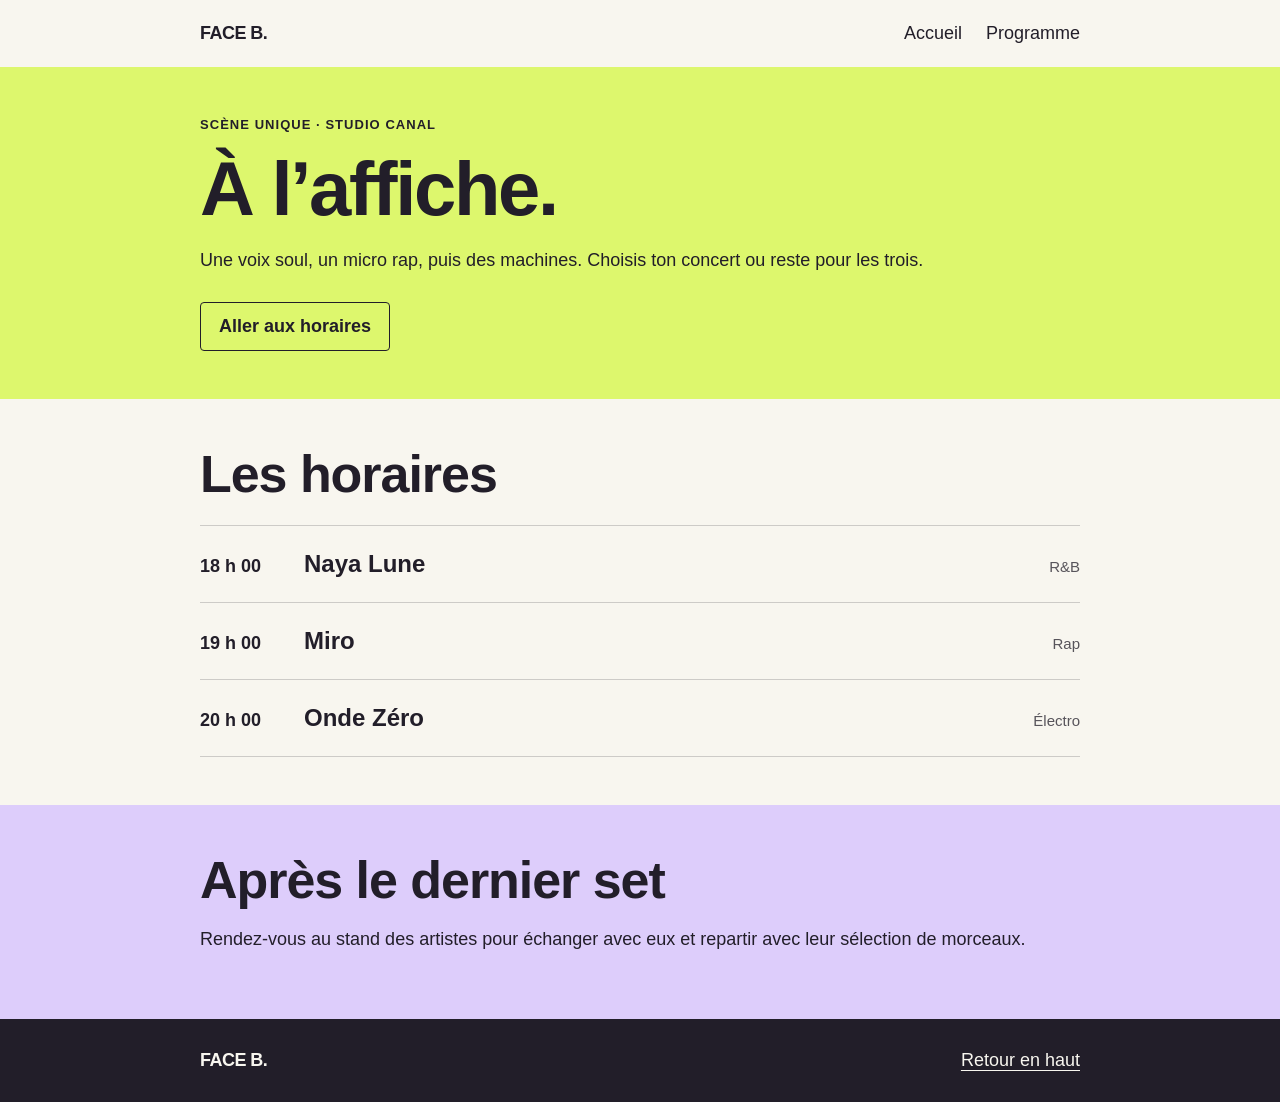
==== programme.html @ b5422a1d "version v20  version" ====
<!doctype html>
<html lang="fr">
<head>
  <meta charset="utf-8">
  <meta name="viewport" content="width=device-width, initial-scale=1">
  <title>Programme | Face B</title>
  <link rel="stylesheet" href="style.css">
</head>
<body>

  <header id="haut">
    <div class="conteneur">
      <p class="marque">FACE B.</p>
      <nav>
        <a href="index.html">Accueil</a>
        <a href="programme.html">Programme</a>
      </nav>
    </div>
  </header>

  <main>
    <section class="citron">
      <div class="conteneur">
        <p class="repere">SCÈNE UNIQUE · STUDIO CANAL</p>
        <h1>À l’affiche.</h1>
        <p>Une voix soul, un micro rap, puis des machines. Choisis ton concert ou reste pour les trois.</p>
        <div class="actions">
          <a href="#horaires" class="principal">Aller aux horaires</a>
        </div>
      </div>
    </section>

    <section id="horaires">
      <div class="conteneur">
        <h2>Les horaires</h2>
        <p class="concert">
          <strong>18 h 00</strong> <span>Naya Lune</span> <small>R&amp;B</small>
        </p>
        <p class="concert">
          <strong>19 h 00</strong> <span>Miro</span> <small>Rap</small>
        </p>
        <p class="concert">
          <strong>20 h 00</strong> <span>Onde Zéro</span> <small>Électro</small>
        </p>
      </div>
    </section>

    <section class="lilas">
      <div class="conteneur">
        <h2>Après le dernier set</h2>
        <p>Rendez-vous au stand des artistes pour échanger avec eux et repartir avec leur sélection de morceaux.</p>
      </div>
    </section>
  </main>

  <footer>
    <div class="conteneur">
      <p class="marque">FACE B.</p>
      <a href="#haut">Retour en haut</a>
    </div>
  </footer>

</body>
</html>
---- style.css ----
@font-face {
  font-family: Inter;
  src: url("assets/inter.woff2") format("woff2");
  font-weight: 100 900;
}

* {
  box-sizing: border-box;
}

html {
  scroll-behavior: smooth;
}

body {
  margin: 0;
  background-color: #f8f6ef;
  color: #221e29;
  font-family: Inter, Arial, sans-serif;
  font-size: 18px;
  line-height: 1.5;
}

.conteneur {
  width: 90%;
  max-width: 880px;
  margin: 0 auto;
}

header {
  padding: 20px 0;
}

header .conteneur,
footer .conteneur {
  display: flex;
  justify-content: space-between;
  align-items: center;
}

.marque {
  margin: 0;
  font-weight: 900;
  letter-spacing: -0.03em;
}

nav {
  display: flex;
  gap: 24px;
}

nav a,
footer a {
  color: inherit;
  text-underline-offset: 4px;
}

nav a {
  text-decoration: none;
}

nav a:hover {
  text-decoration: underline;
}

footer {
  padding: 28px 0;
}

section {
  padding: 48px 0;
}

h1, h2, h3 {
  margin-top: 0;
}

h1 {
  font-size: 76px;
  font-weight: 800;
  line-height: 1;
  letter-spacing: -0.03em;
  margin-bottom: 20px;
}

h2 {
  font-size: 52px;
  font-weight: 800;
  line-height: 1.05;
  letter-spacing: -0.02em;
  margin-bottom: 16px;
}

h3 {
  font-size: 22px;
  font-weight: 700;
  margin-bottom: 8px;
}

.hero,
footer {
  background-color: #221e29;
  color: #f8f6ef;
}

.citron {
  background-color: #ddf76d;
}

.lilas {
  background-color: #ddcdfb;
}

.hero .conteneur {
  display: flex;
  align-items: center;
  justify-content: space-between;
  gap: 32px;
}

.hero img {
  width: 45%;
  max-width: 380px;
  height: auto;
  display: block;
}

.repere {
  font-size: 13px;
  font-weight: 700;
  letter-spacing: 0.08em;
  text-transform: uppercase;
  margin-top: 0;
  margin-bottom: 16px;
}

.actions {
  display: flex;
  align-items: center;
  gap: 20px;
  margin-top: 28px;
}

.actions a:not(.principal) {
  color: inherit;
  text-underline-offset: 4px;
}

.principal {
  background-color: #ddf76d;
  color: #221e29;
  padding: 10px 18px;
  border: 1px solid #221e29;
  border-radius: 4px;
  text-decoration: none;
  font-weight: 600;
  display: inline-block;
}

.cartes {
  display: flex;
  gap: 24px;
  margin-top: 24px;
}

.carte {
  flex: 1;
  background-color: #f8f6ef;
  border: 1px solid #221e29;
  padding: 20px 24px;
}

.carte p {
  margin: 0;
}

.concert {
  display: flex;
  align-items: baseline;
  gap: 24px;
  margin: 0;
  padding: 20px 0;
  border-bottom: 1px solid rgba(34, 30, 41, 0.2);
}

.concert:first-of-type {
  border-top: 1px solid rgba(34, 30, 41, 0.2);
  margin-top: 24px;
}

.concert strong {
  min-width: 80px;
}

.concert span {
  flex: 1;
  font-size: 24px;
  font-weight: 700;
}

.concert small {
  font-size: 15px;
  opacity: 0.75;
}

@media (max-width: 720px) {
  h1 {
    font-size: 48px;
  }

  h2 {
    font-size: 36px;
  }

  .hero .conteneur,
  .cartes {
    flex-direction: column;
  }

  .hero img {
    width: 100%;
  }
}
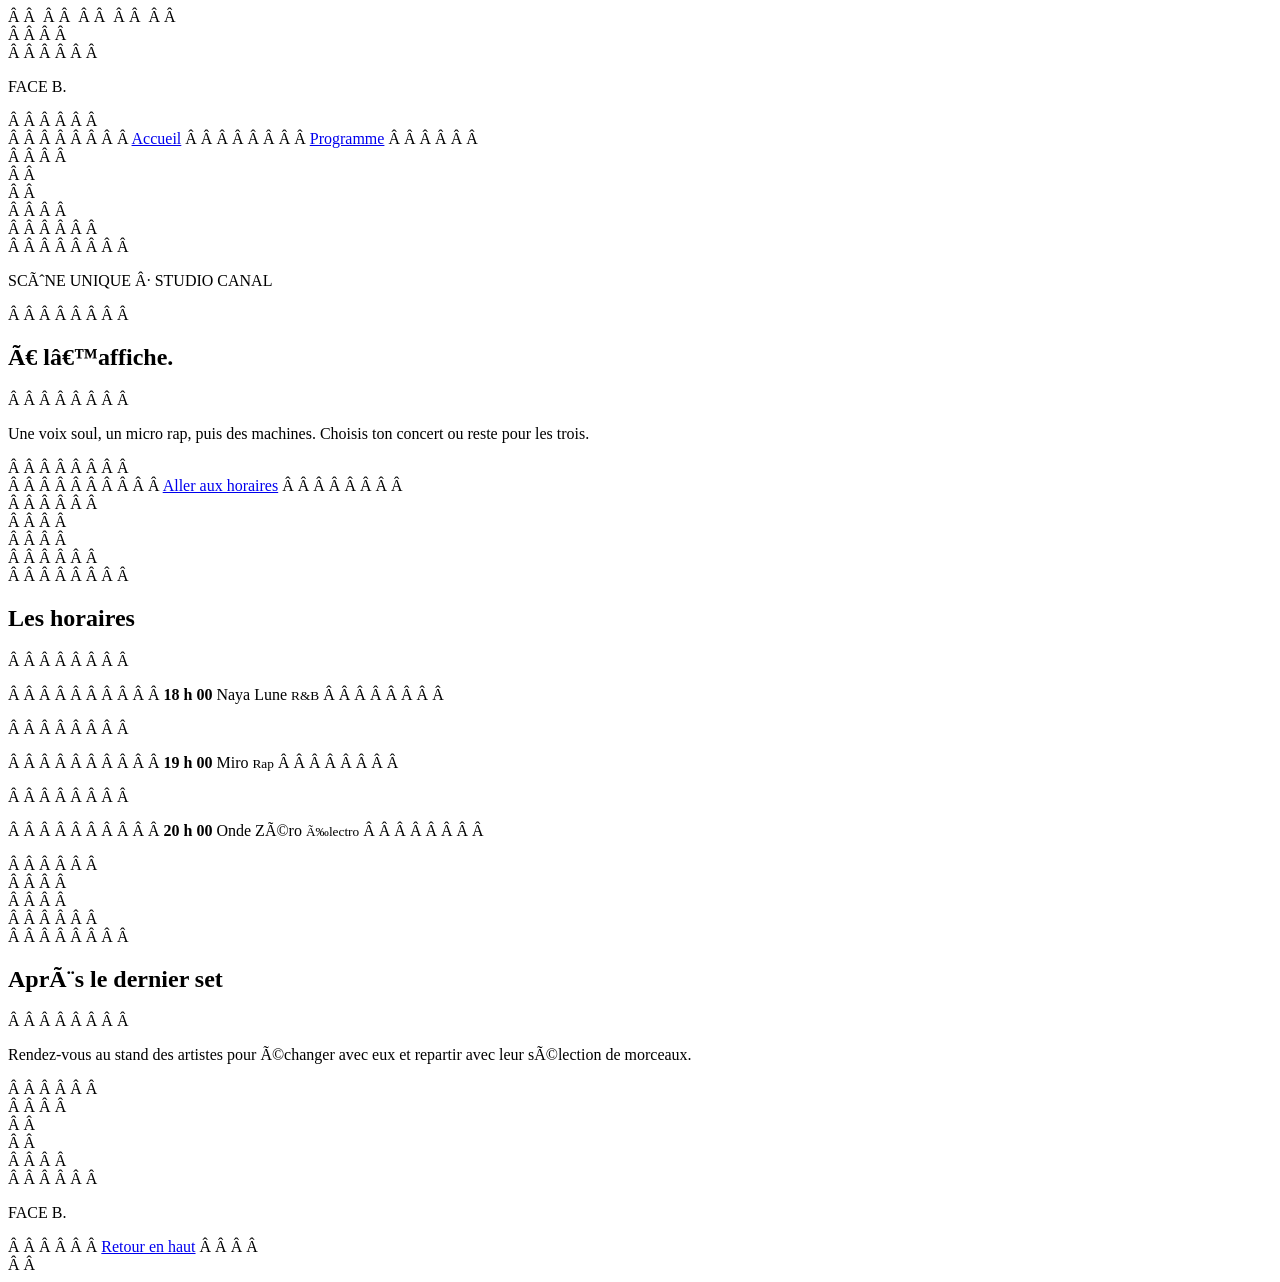
==== commit bbb862ab: "version v15  version" ====
--- a/programme.html
+++ b/programme.html
@@ -1,64 +1,64 @@
 <!doctype html>
-<html lang="fr">
+<html lang=“fr”>
 <head>
-  <meta charset="utf-8">
-  <meta name="viewport" content="width=device-width, initial-scale=1">
-  <title>Programme | Face B</title>
-  <link rel="stylesheet" href="style.css">
+  <meta charset=“utf-8">
+  <meta name=“viewport” content=“width=device-width, initial-scale=1">
+  <title>Programme | Face B</title>
+  <link rel=“stylesheet” href=“style.css”>
 </head>
 <body>
 
-  <header id="haut">
-    <div class="conteneur">
-      <p class="marque">FACE B.</p>
-      <nav>
-        <a href="index.html">Accueil</a>
-        <a href="programme.html">Programme</a>
-      </nav>
-    </div>
-  </header>
+  <header id=“haut”>
+    <div class=“conteneur”>
+      <p class=“marque”>FACE B.</p>
+      <nav>
+        <a href=“index.html”>Accueil</a>
+        <a href=“programme.html”>Programme</a>
+      </nav>
+    </div>
+  </header>
 
-  <main>
-    <section class="citron">
-      <div class="conteneur">
-        <p class="repere">SCÈNE UNIQUE · STUDIO CANAL</p>
-        <h1>À l’affiche.</h1>
-        <p>Une voix soul, un micro rap, puis des machines. Choisis ton concert ou reste pour les trois.</p>
-        <div class="actions">
-          <a href="#horaires" class="principal">Aller aux horaires</a>
-        </div>
-      </div>
-    </section>
+  <main>
+    <section class=“citron”>
+      <div class=“conteneur”>
+        <p class=“repere”>SCÈNE UNIQUE · STUDIO CANAL</p>
+        <h1>À l’affiche.</h1>
+        <p>Une voix soul, un micro rap, puis des machines. Choisis ton concert ou reste pour les trois.</p>
+        <div class=“actions”>
+          <a href=“#horaires” class=“principal”>Aller aux horaires</a>
+        </div>
+      </div>
+    </section>
 
-    <section id="horaires">
-      <div class="conteneur">
-        <h2>Les horaires</h2>
-        <p class="concert">
-          <strong>18 h 00</strong> <span>Naya Lune</span> <small>R&amp;B</small>
-        </p>
-        <p class="concert">
-          <strong>19 h 00</strong> <span>Miro</span> <small>Rap</small>
-        </p>
-        <p class="concert">
-          <strong>20 h 00</strong> <span>Onde Zéro</span> <small>Électro</small>
-        </p>
-      </div>
-    </section>
+    <section id=“horaires”>
+      <div class=“conteneur”>
+        <h2>Les horaires</h2>
+        <p class=“concert”>
+          <strong>18 h 00</strong> <span>Naya Lune</span> <small>R&amp;B</small>
+        </p>
+        <p class=“concert”>
+          <strong>19 h 00</strong> <span>Miro</span> <small>Rap</small>
+        </p>
+        <p class=“concert”>
+          <strong>20 h 00</strong> <span>Onde Zéro</span> <small>Électro</small>
+        </p>
+      </div>
+    </section>
 
-    <section class="lilas">
-      <div class="conteneur">
-        <h2>Après le dernier set</h2>
-        <p>Rendez-vous au stand des artistes pour échanger avec eux et repartir avec leur sélection de morceaux.</p>
-      </div>
-    </section>
-  </main>
+    <section class=“lilas”>
+      <div class=“conteneur”>
+        <h2>Après le dernier set</h2>
+        <p>Rendez-vous au stand des artistes pour échanger avec eux et repartir avec leur sélection de morceaux.</p>
+      </div>
+    </section>
+  </main>
 
-  <footer>
-    <div class="conteneur">
-      <p class="marque">FACE B.</p>
-      <a href="#haut">Retour en haut</a>
-    </div>
-  </footer>
+  <footer>
+    <div class=“conteneur”>
+      <p class=“marque”>FACE B.</p>
+      <a href=“#haut”>Retour en haut</a>
+    </div>
+  </footer>
 
 </body>
-</html>
+</html>
